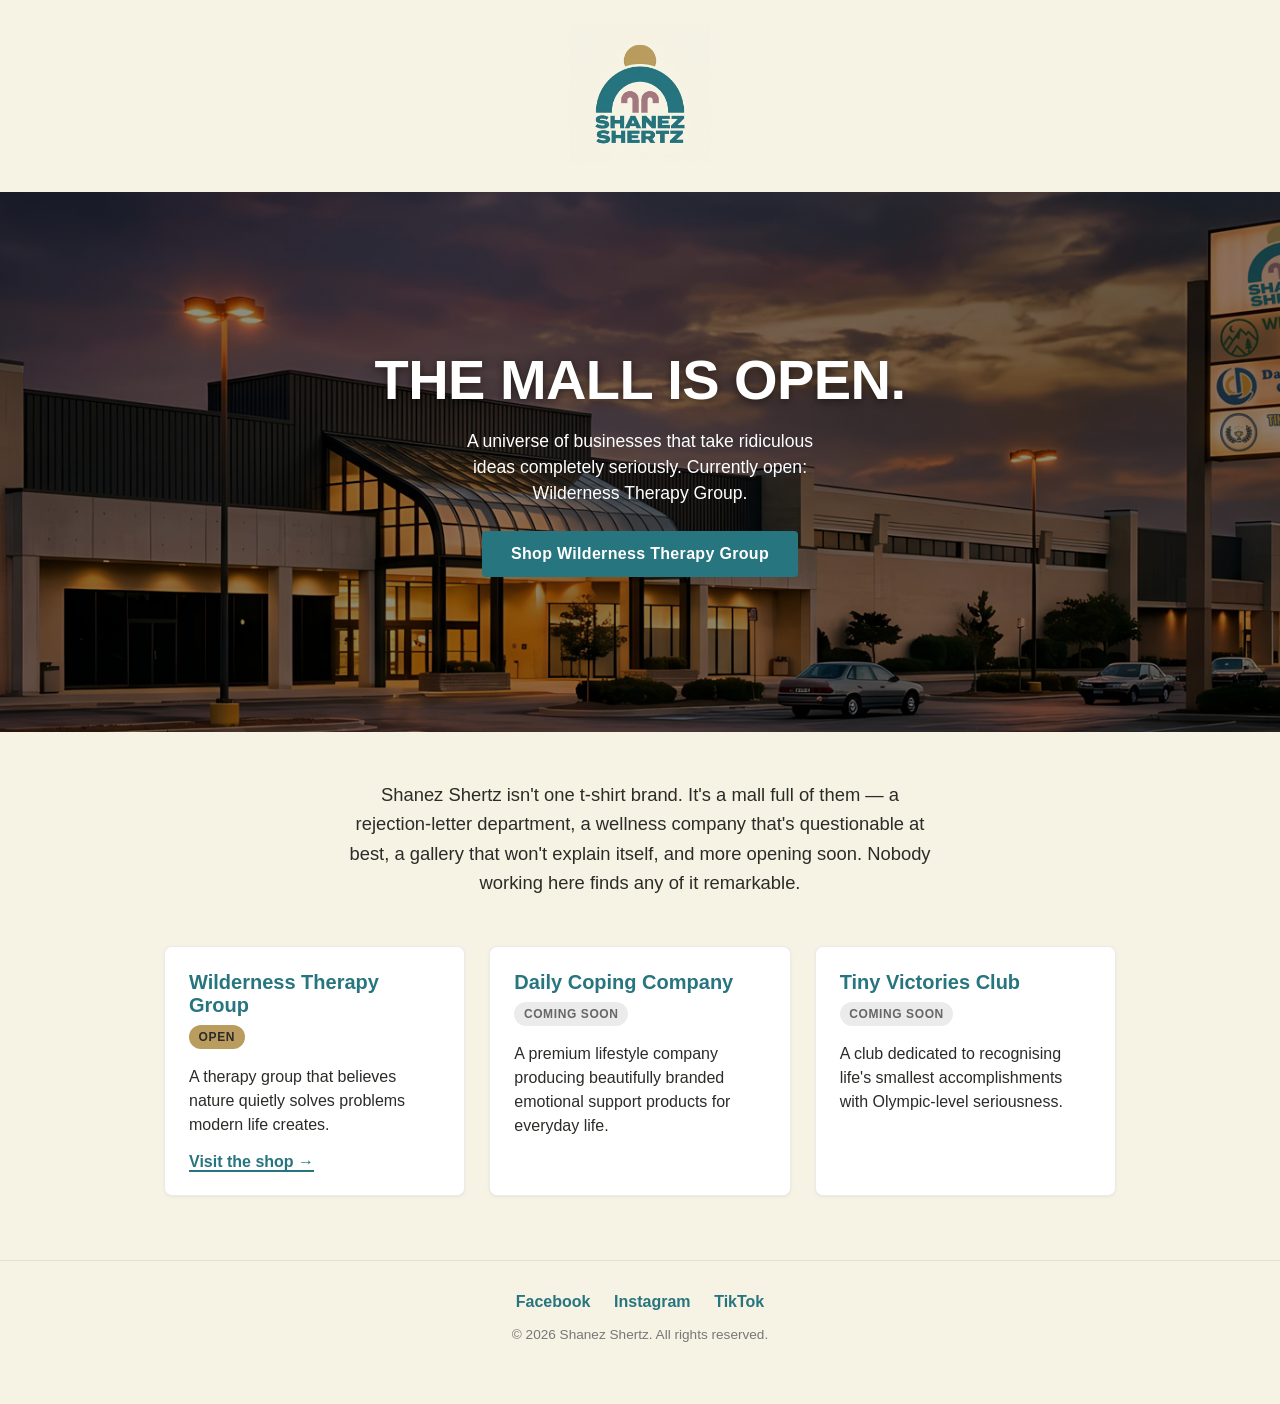
==== docs/index.html @ 35b2f2e1 "Fix broken TikTok link (was using # fragment instead of @handle) Co-Authored-By: Claude Sonnet 5 <no" ====
<!doctype html>
<html lang="en">
<head>
<meta charset="utf-8">
<meta name="viewport" content="width=device-width, initial-scale=1">
<title>Shanez Shertz</title>
<meta name="description" content="A universe of businesses that take ridiculous ideas completely seriously.">
<link rel="stylesheet" href="styles.css">
</head>
<body>

<header class="site-header">
  <img src="assets/logo.png" alt="Shanez Shertz" class="logo">
</header>

<section class="hero">
  <div class="hero-content">
    <h1>THE MALL IS OPEN.</h1>
    <p class="hero-sub">A universe of businesses that take ridiculous ideas completely seriously. Currently open: Wilderness Therapy Group.</p>
    <a class="cta" href="https://go.shanezshertz.shop/wilderness-therapy-group">Shop Wilderness Therapy Group</a>
  </div>
</section>

<section class="blurb">
  <p>Shanez Shertz isn't one t-shirt brand. It's a mall full of them &mdash; a rejection-letter department, a wellness company that's questionable at best, a gallery that won't explain itself, and more opening soon. Nobody working here finds any of it remarkable.</p>
</section>

<section class="shops">
  <div class="shop-card shop-live">
    <h2>Wilderness Therapy Group</h2>
    <p class="shop-status">Open</p>
    <p>A therapy group that believes nature quietly solves problems modern life creates.</p>
    <a href="https://go.shanezshertz.shop/wilderness-therapy-group">Visit the shop &rarr;</a>
  </div>
  <div class="shop-card shop-soon">
    <h2>Daily Coping Company</h2>
    <p class="shop-status">Coming Soon</p>
    <p>A premium lifestyle company producing beautifully branded emotional support products for everyday life.</p>
  </div>
  <div class="shop-card shop-soon">
    <h2>Tiny Victories Club</h2>
    <p class="shop-status">Coming Soon</p>
    <p>A club dedicated to recognising life's smallest accomplishments with Olympic-level seriousness.</p>
  </div>
</section>

<footer class="site-footer">
  <div class="social-links">
    <a href="https://www.facebook.com/shanezshertz" aria-label="Facebook">Facebook</a>
    <a href="https://www.instagram.com/shanezshertz/" aria-label="Instagram">Instagram</a>
    <a href="https://tiktok.com/@shanezshertz" aria-label="TikTok">TikTok</a>
  </div>
  <p class="rights">&copy; 2026 Shanez Shertz. All rights reserved.</p>
</footer>

</body>
</html>
---- docs/styles.css ----
:root {
  --color-cream: #F6F3E4;
  --color-teal: #27757F;
  --color-teal-dark: #1E5B63;
  --color-gold: #BA9C5E;
  --color-mauve: #A5787F;
  --color-text: #2B2B28;
}

* {
  box-sizing: border-box;
}

body {
  margin: 0;
  background: var(--color-cream);
  color: var(--color-text);
  font-family: -apple-system, BlinkMacSystemFont, "Segoe UI", Roboto, Helvetica, Arial, sans-serif;
}

a {
  color: var(--color-teal);
}

.site-header {
  text-align: center;
  padding: 1.5rem 1rem;
}

.logo {
  max-width: 140px;
  height: auto;
}

.hero {
  background: linear-gradient(rgba(0, 0, 0, 0.45), rgba(0, 0, 0, 0.45)), url("assets/banner.jpg") center/cover no-repeat;
  min-height: 60vh;
  display: flex;
  align-items: center;
  justify-content: center;
  text-align: center;
  color: #fff;
  padding: 2rem 1rem;
}

.hero-content h1 {
  font-size: clamp(2rem, 6vw, 3.5rem);
  margin: 0 0 1rem;
  letter-spacing: -0.01em;
  text-shadow: 0 2px 8px rgba(0, 0, 0, 0.5);
}

.hero-sub {
  max-width: 40ch;
  margin: 0 auto 1.5rem;
  font-size: 1.1rem;
  line-height: 1.5;
}

.cta {
  display: inline-block;
  background: var(--color-teal);
  color: #fff;
  padding: 0.9rem 1.8rem;
  border-radius: 4px;
  text-decoration: none;
  font-weight: 700;
  letter-spacing: 0.02em;
}

.cta:hover {
  background: var(--color-teal-dark);
}

.blurb {
  max-width: 640px;
  margin: 3rem auto;
  padding: 0 1.5rem;
  text-align: center;
  font-size: 1.15rem;
  line-height: 1.6;
}

.shops {
  display: grid;
  grid-template-columns: repeat(auto-fit, minmax(240px, 1fr));
  gap: 1.5rem;
  max-width: 1000px;
  margin: 2rem auto 4rem;
  padding: 0 1.5rem;
}

.shop-card {
  background: #fff;
  border: 1px solid rgba(0, 0, 0, 0.08);
  border-radius: 8px;
  padding: 1.5rem;
  text-align: left;
  box-shadow: 0 1px 3px rgba(0, 0, 0, 0.06);
}

.shop-card h2 {
  margin: 0 0 0.5rem;
  font-size: 1.25rem;
  color: var(--color-teal);
}

.shop-status {
  display: inline-block;
  font-size: 0.75rem;
  font-weight: 700;
  text-transform: uppercase;
  letter-spacing: 0.05em;
  padding: 0.2rem 0.6rem;
  border-radius: 999px;
  margin-bottom: 0.75rem;
}

.shop-live .shop-status {
  background: var(--color-gold);
  color: var(--color-text);
}

.shop-soon .shop-status {
  background: rgba(0, 0, 0, 0.08);
  color: #666;
}

.shop-card p {
  margin: 0 0 1rem;
  line-height: 1.5;
}

.shop-card a {
  font-weight: 700;
  text-decoration: none;
  border-bottom: 2px solid var(--color-teal);
}

.site-footer {
  text-align: center;
  padding: 2rem 1rem 3rem;
  border-top: 1px solid rgba(0, 0, 0, 0.08);
}

.social-links a {
  margin: 0 0.6rem;
  text-decoration: none;
  font-weight: 600;
}

.rights {
  margin-top: 1rem;
  font-size: 0.85rem;
  color: #777;
}
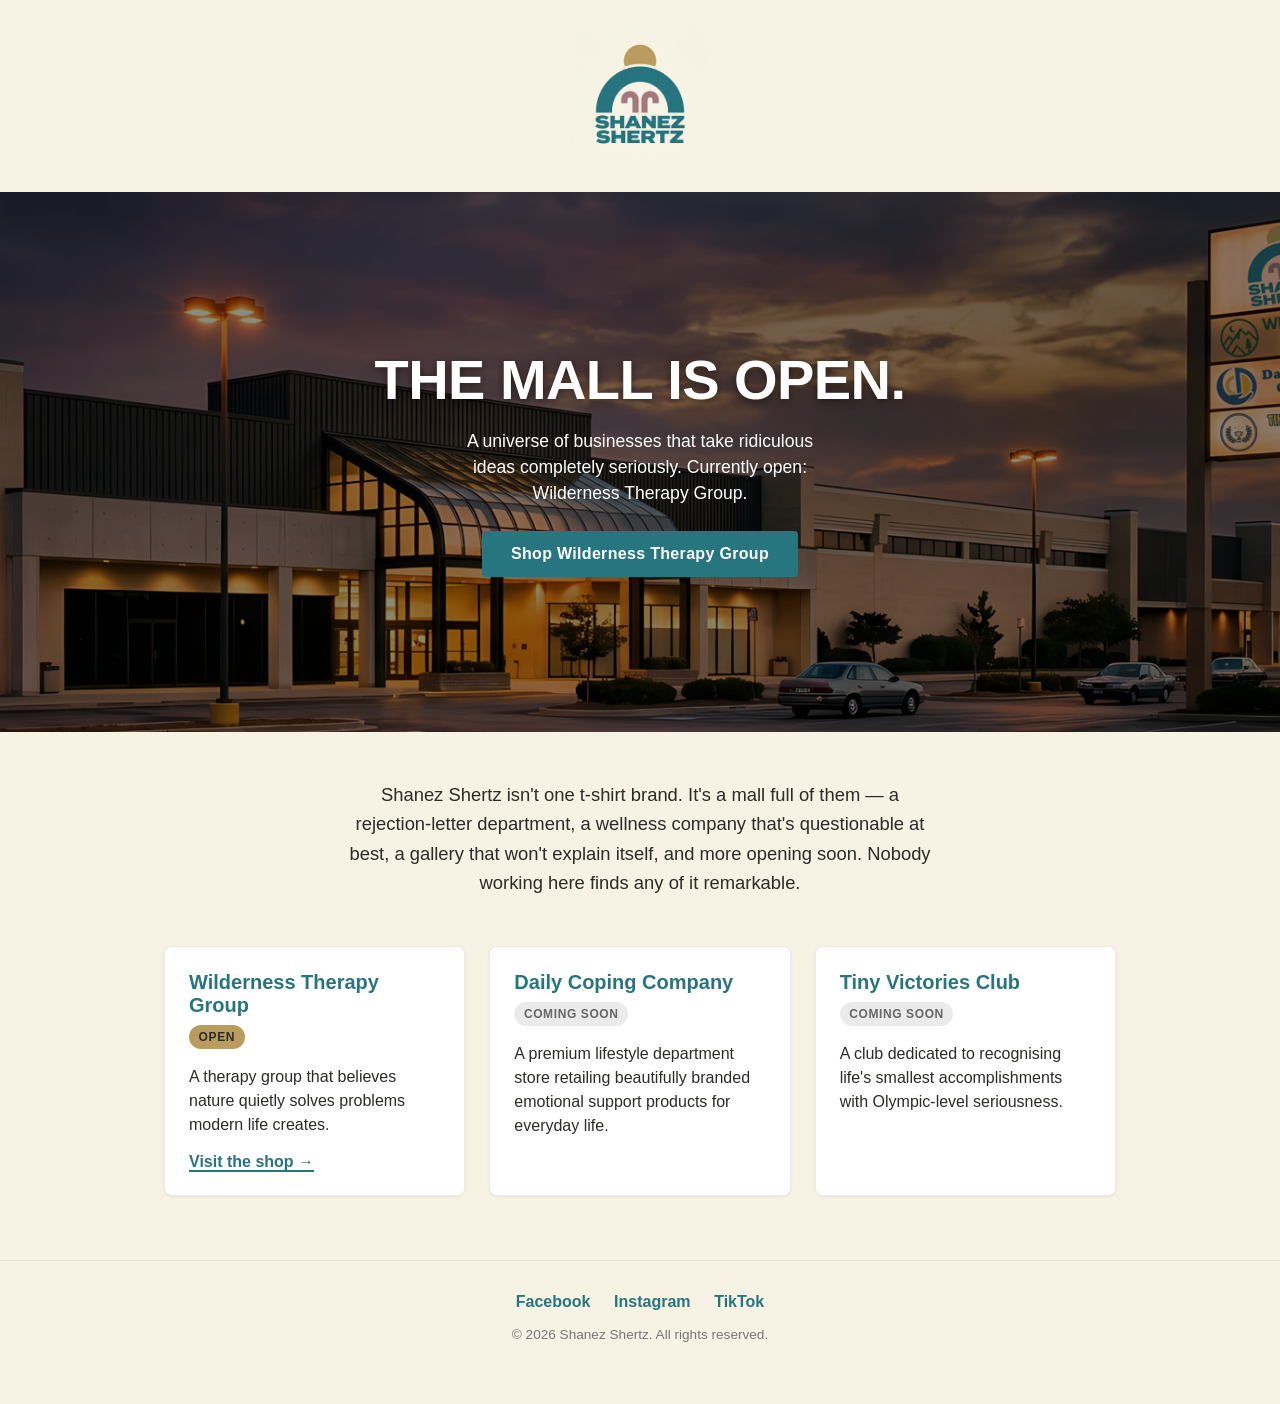
==== commit 74e6dc4d: "Update Daily Coping Company card copy to retailer framing Matches the bible's reframe of Daily Copin" ====
--- a/docs/index.html
+++ b/docs/index.html
@@ -35,7 +35,7 @@
   <div class="shop-card shop-soon">
     <h2>Daily Coping Company</h2>
     <p class="shop-status">Coming Soon</p>
-    <p>A premium lifestyle company producing beautifully branded emotional support products for everyday life.</p>
+    <p>A premium lifestyle department store retailing beautifully branded emotional support products for everyday life.</p>
   </div>
   <div class="shop-card shop-soon">
     <h2>Tiny Victories Club</h2>
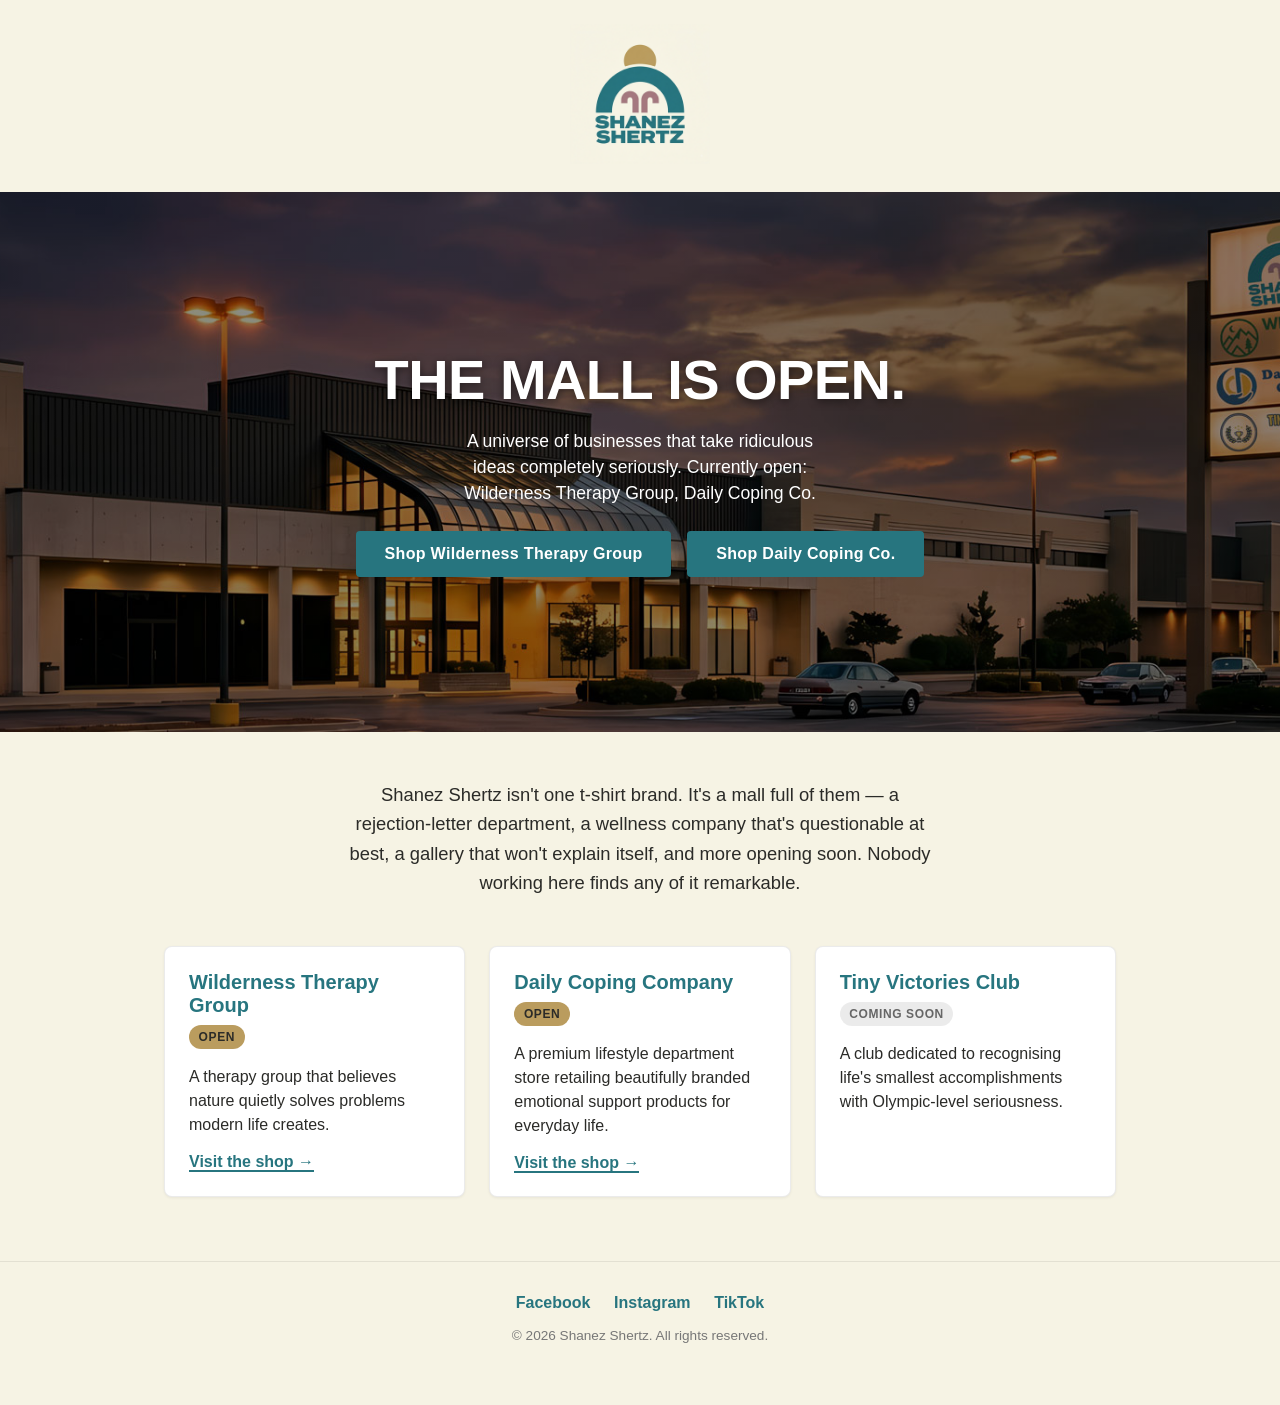
==== commit 183d4246: "Bring Daily Coping Co. live: second hero CTA, Open shop card" ====
--- a/docs/index.html
+++ b/docs/index.html
@@ -16,8 +16,11 @@
 <section class="hero">
   <div class="hero-content">
     <h1>THE MALL IS OPEN.</h1>
-    <p class="hero-sub">A universe of businesses that take ridiculous ideas completely seriously. Currently open: Wilderness Therapy Group.</p>
-    <a class="cta" href="https://go.shanezshertz.shop/wilderness-therapy-group">Shop Wilderness Therapy Group</a>
+    <p class="hero-sub">A universe of businesses that take ridiculous ideas completely seriously. Currently open: Wilderness Therapy Group, Daily Coping Co.</p>
+    <div class="hero-ctas">
+      <a class="cta" href="https://go.shanezshertz.shop/wilderness-therapy-group">Shop Wilderness Therapy Group</a>
+      <a class="cta" href="https://go.shanezshertz.shop/daily-coping-co">Shop Daily Coping Co.</a>
+    </div>
   </div>
 </section>
 
@@ -32,10 +35,11 @@
     <p>A therapy group that believes nature quietly solves problems modern life creates.</p>
     <a href="https://go.shanezshertz.shop/wilderness-therapy-group">Visit the shop &rarr;</a>
   </div>
-  <div class="shop-card shop-soon">
+  <div class="shop-card shop-live">
     <h2>Daily Coping Company</h2>
-    <p class="shop-status">Coming Soon</p>
+    <p class="shop-status">Open</p>
     <p>A premium lifestyle department store retailing beautifully branded emotional support products for everyday life.</p>
+    <a href="https://go.shanezshertz.shop/daily-coping-co">Visit the shop &rarr;</a>
   </div>
   <div class="shop-card shop-soon">
     <h2>Tiny Victories Club</h2>
--- a/docs/styles.css
+++ b/docs/styles.css
@@ -70,6 +70,13 @@
 
 .cta:hover {
   background: var(--color-teal-dark);
+}
+
+.hero-ctas {
+  display: flex;
+  flex-wrap: wrap;
+  gap: 1rem;
+  justify-content: center;
 }
 
 .blurb {
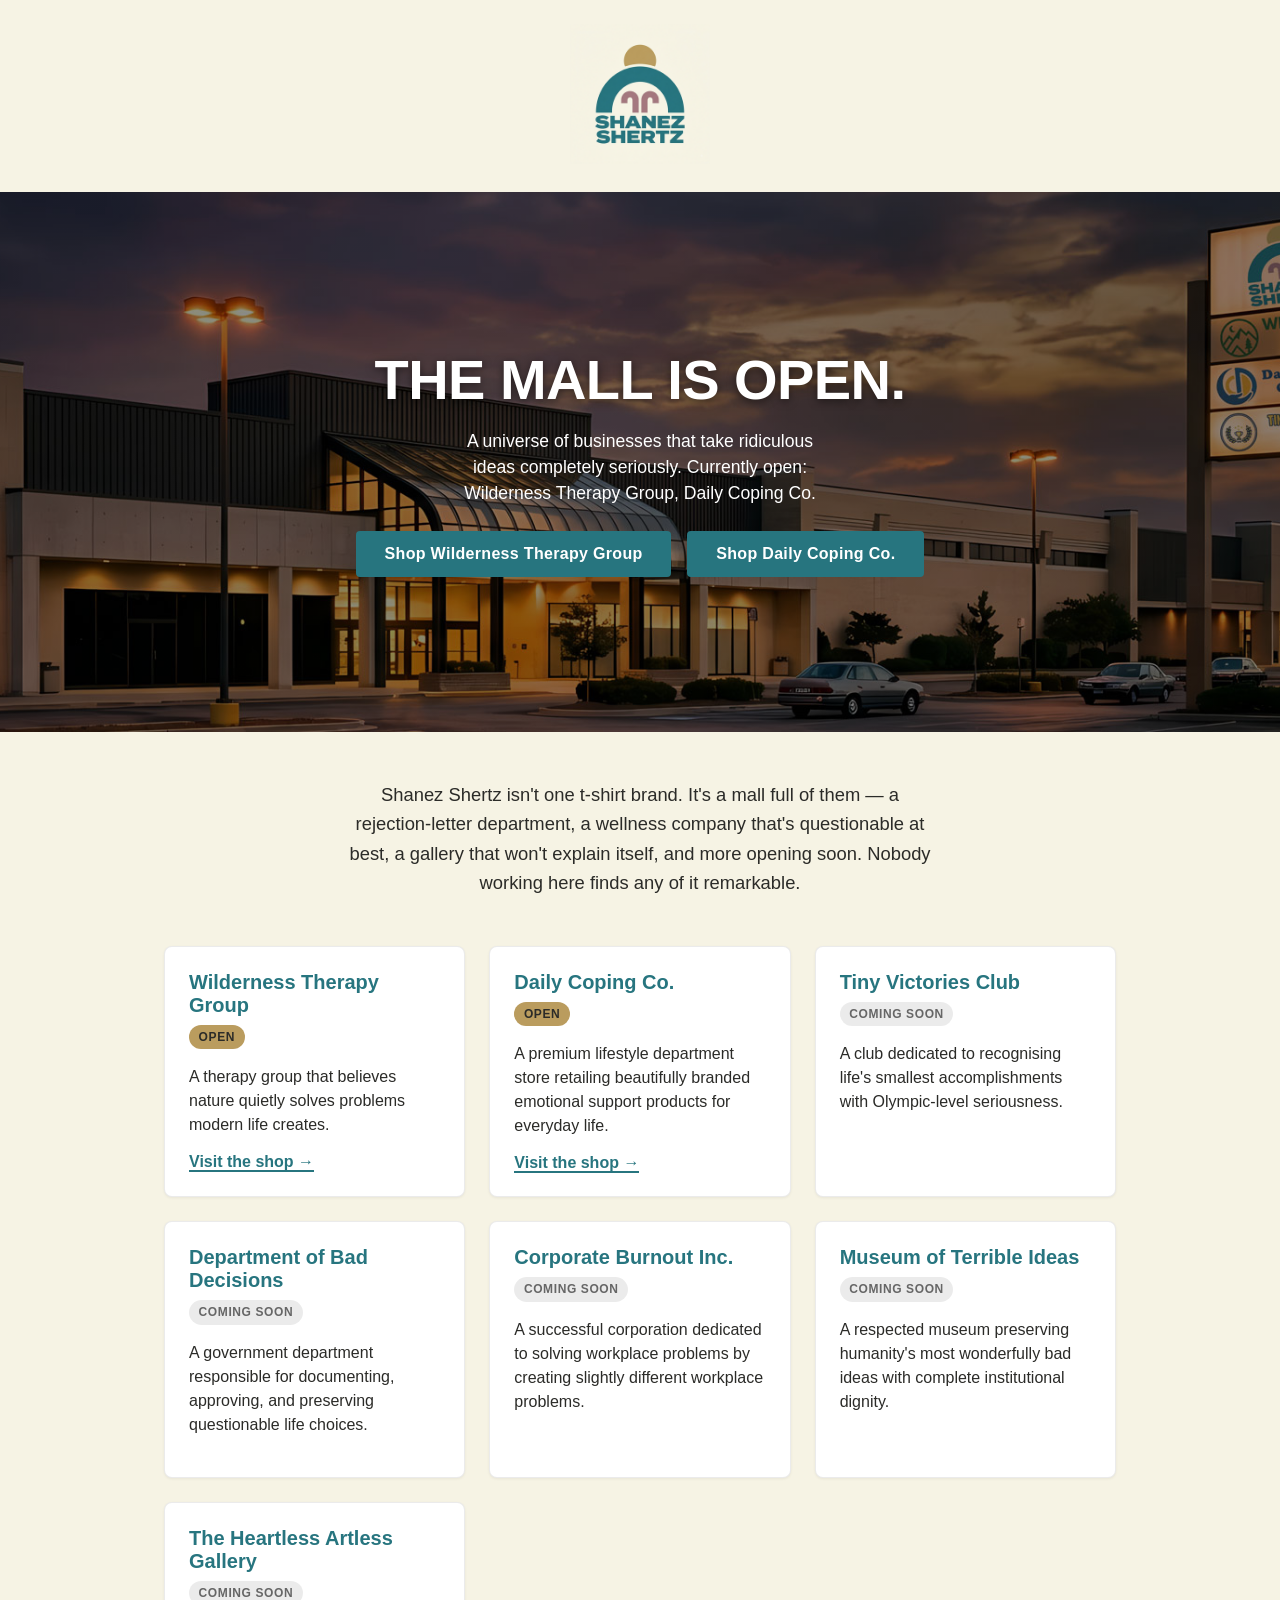
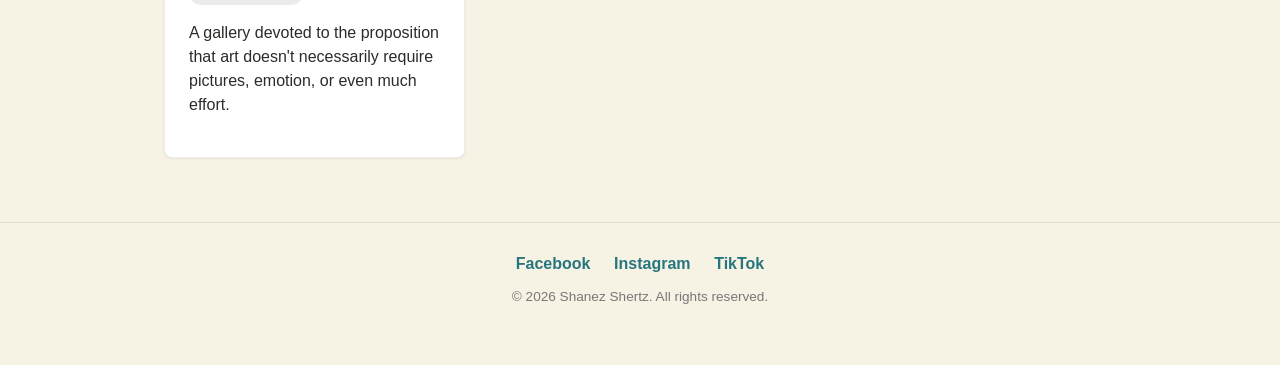
==== commit 3534dc83: "Convert homepage to a data-driven generator collections.json + build.py replace hand-edited shop-car" ====
--- a/docs/index.html
+++ b/docs/index.html
@@ -36,7 +36,7 @@
     <a href="https://go.shanezshertz.shop/wilderness-therapy-group">Visit the shop &rarr;</a>
   </div>
   <div class="shop-card shop-live">
-    <h2>Daily Coping Company</h2>
+    <h2>Daily Coping Co.</h2>
     <p class="shop-status">Open</p>
     <p>A premium lifestyle department store retailing beautifully branded emotional support products for everyday life.</p>
     <a href="https://go.shanezshertz.shop/daily-coping-co">Visit the shop &rarr;</a>
@@ -45,6 +45,26 @@
     <h2>Tiny Victories Club</h2>
     <p class="shop-status">Coming Soon</p>
     <p>A club dedicated to recognising life's smallest accomplishments with Olympic-level seriousness.</p>
+  </div>
+  <div class="shop-card shop-soon">
+    <h2>Department of Bad Decisions</h2>
+    <p class="shop-status">Coming Soon</p>
+    <p>A government department responsible for documenting, approving, and preserving questionable life choices.</p>
+  </div>
+  <div class="shop-card shop-soon">
+    <h2>Corporate Burnout Inc.</h2>
+    <p class="shop-status">Coming Soon</p>
+    <p>A successful corporation dedicated to solving workplace problems by creating slightly different workplace problems.</p>
+  </div>
+  <div class="shop-card shop-soon">
+    <h2>Museum of Terrible Ideas</h2>
+    <p class="shop-status">Coming Soon</p>
+    <p>A respected museum preserving humanity's most wonderfully bad ideas with complete institutional dignity.</p>
+  </div>
+  <div class="shop-card shop-soon">
+    <h2>The Heartless Artless Gallery</h2>
+    <p class="shop-status">Coming Soon</p>
+    <p>A gallery devoted to the proposition that art doesn't necessarily require pictures, emotion, or even much effort.</p>
   </div>
 </section>
 
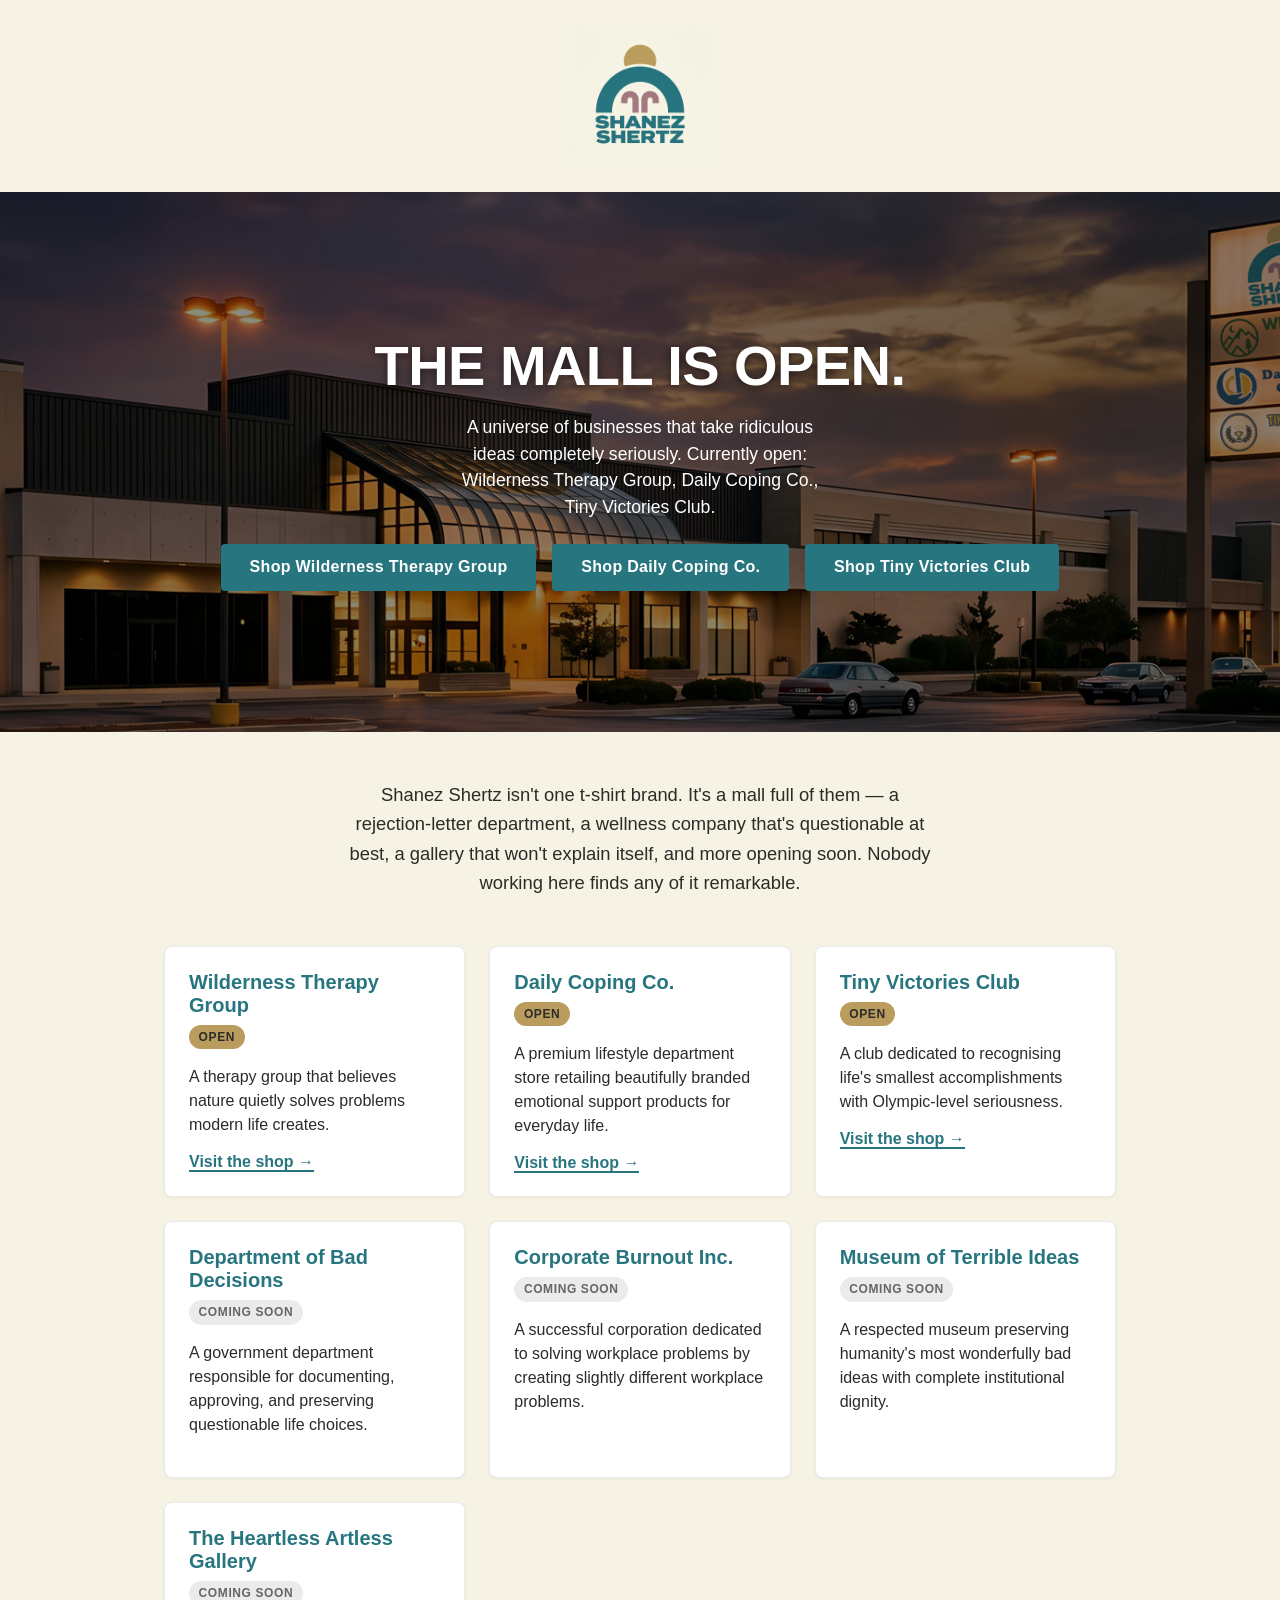
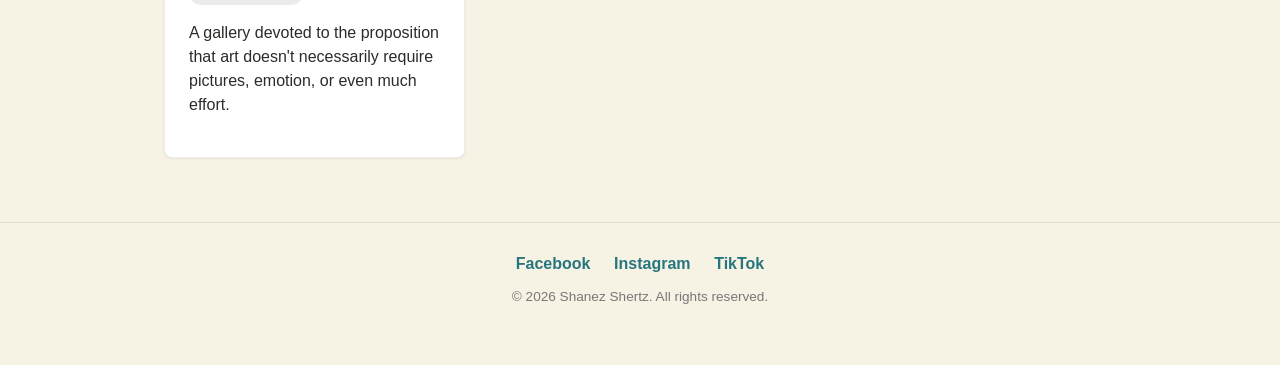
==== commit d22d79e0: "Launch Tiny Victories Club Third hero CTA, shop card flipped to Open. One collections.json edit + on" ====
--- a/docs/index.html
+++ b/docs/index.html
@@ -16,10 +16,11 @@
 <section class="hero">
   <div class="hero-content">
     <h1>THE MALL IS OPEN.</h1>
-    <p class="hero-sub">A universe of businesses that take ridiculous ideas completely seriously. Currently open: Wilderness Therapy Group, Daily Coping Co.</p>
+    <p class="hero-sub">A universe of businesses that take ridiculous ideas completely seriously. Currently open: Wilderness Therapy Group, Daily Coping Co., Tiny Victories Club.</p>
     <div class="hero-ctas">
       <a class="cta" href="https://go.shanezshertz.shop/wilderness-therapy-group">Shop Wilderness Therapy Group</a>
       <a class="cta" href="https://go.shanezshertz.shop/daily-coping-co">Shop Daily Coping Co.</a>
+      <a class="cta" href="https://go.shanezshertz.shop/tiny-victories-club">Shop Tiny Victories Club</a>
     </div>
   </div>
 </section>
@@ -41,10 +42,11 @@
     <p>A premium lifestyle department store retailing beautifully branded emotional support products for everyday life.</p>
     <a href="https://go.shanezshertz.shop/daily-coping-co">Visit the shop &rarr;</a>
   </div>
-  <div class="shop-card shop-soon">
+  <div class="shop-card shop-live">
     <h2>Tiny Victories Club</h2>
-    <p class="shop-status">Coming Soon</p>
+    <p class="shop-status">Open</p>
     <p>A club dedicated to recognising life's smallest accomplishments with Olympic-level seriousness.</p>
+    <a href="https://go.shanezshertz.shop/tiny-victories-club">Visit the shop &rarr;</a>
   </div>
   <div class="shop-card shop-soon">
     <h2>Department of Bad Decisions</h2>
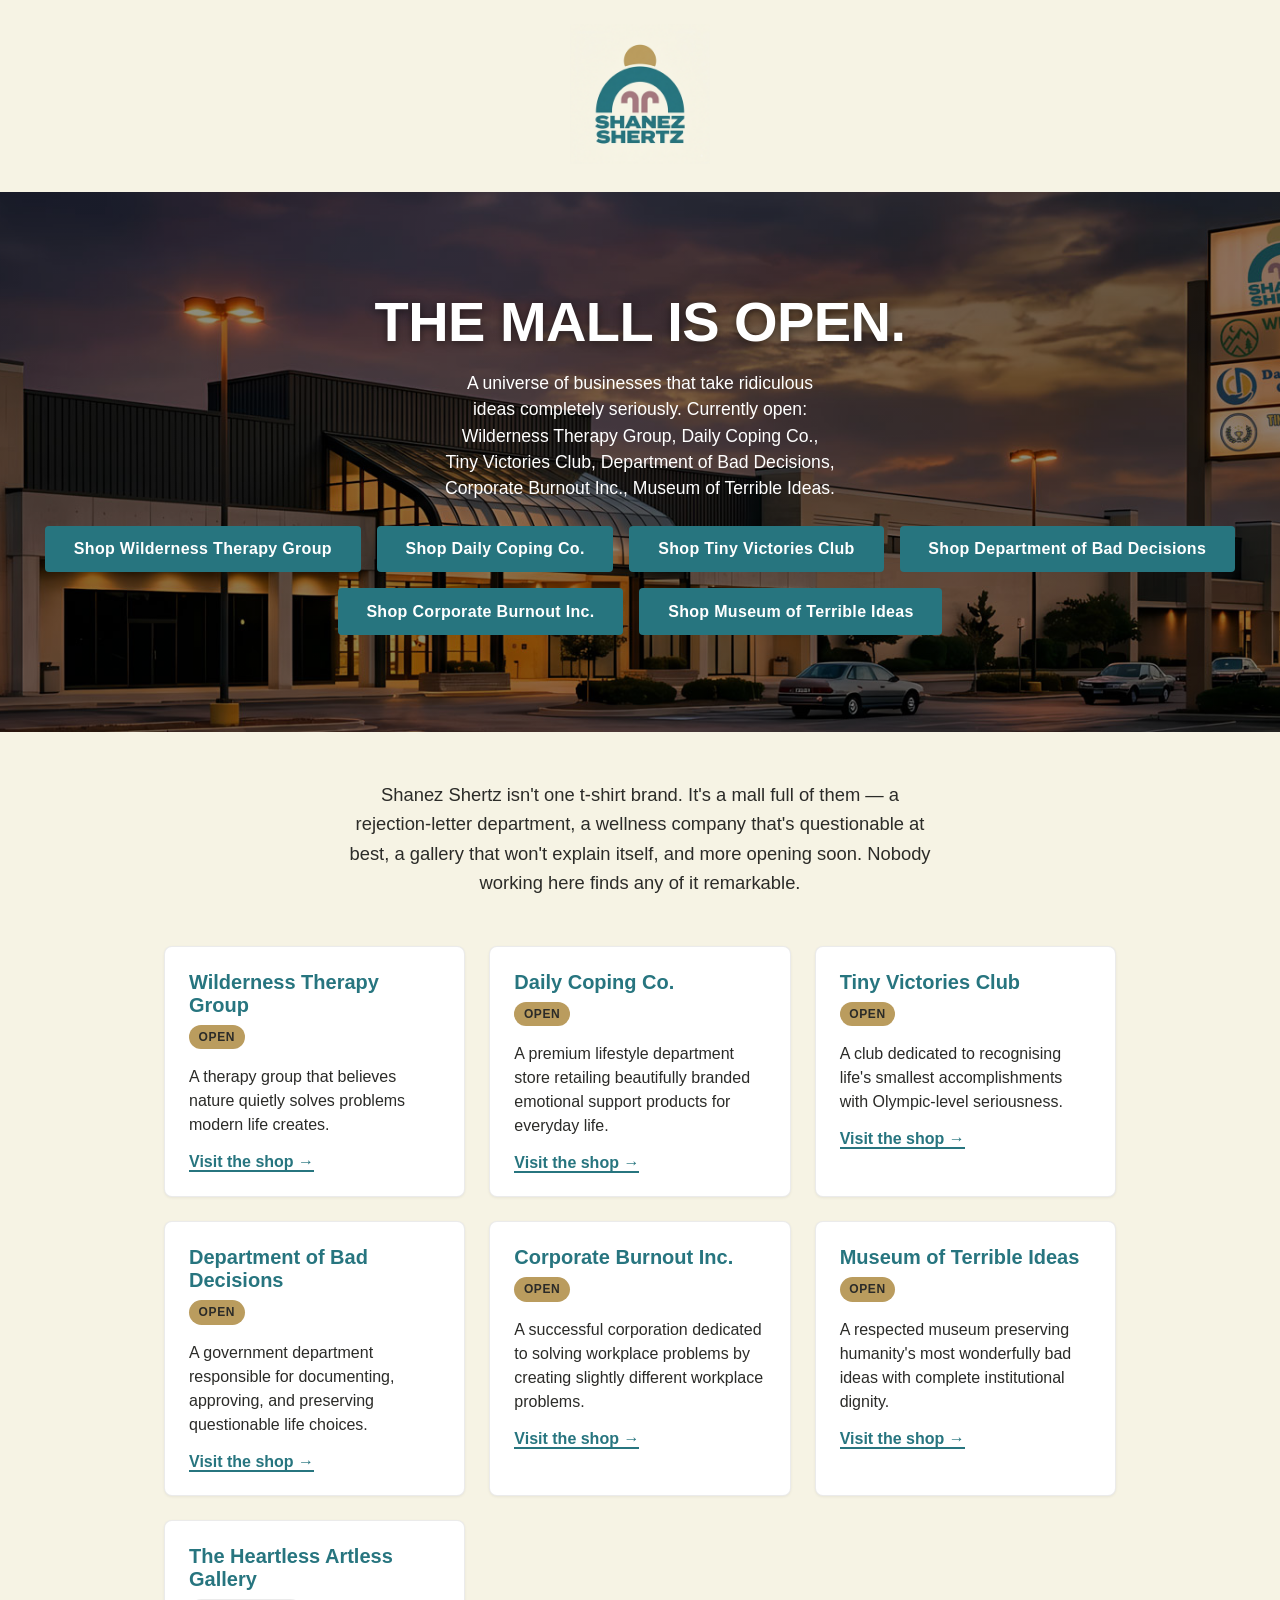
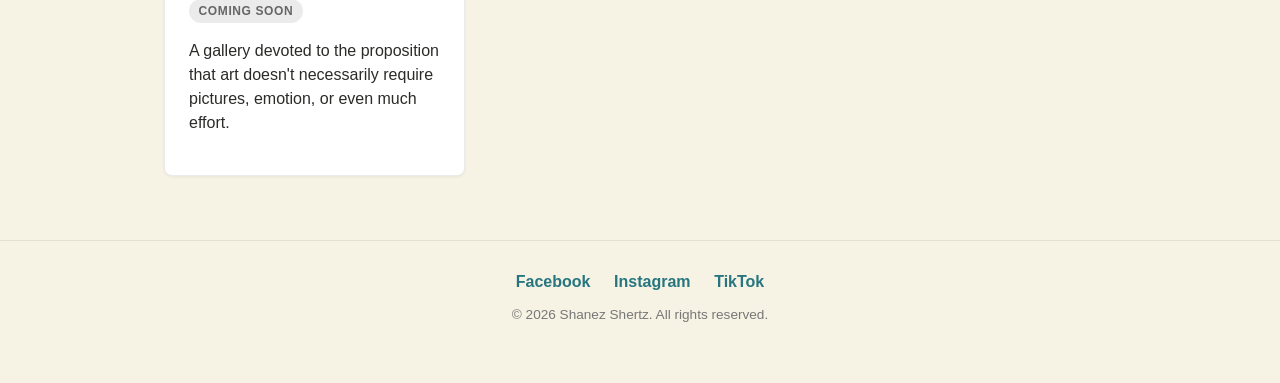
==== commit 14d7c368: "Bring Department of Bad Decisions, Corporate Burnout Inc, and Museum of Terrible Ideas live Flips al" ====
--- a/docs/index.html
+++ b/docs/index.html
@@ -16,11 +16,14 @@
 <section class="hero">
   <div class="hero-content">
     <h1>THE MALL IS OPEN.</h1>
-    <p class="hero-sub">A universe of businesses that take ridiculous ideas completely seriously. Currently open: Wilderness Therapy Group, Daily Coping Co., Tiny Victories Club.</p>
+    <p class="hero-sub">A universe of businesses that take ridiculous ideas completely seriously. Currently open: Wilderness Therapy Group, Daily Coping Co., Tiny Victories Club, Department of Bad Decisions, Corporate Burnout Inc., Museum of Terrible Ideas.</p>
     <div class="hero-ctas">
       <a class="cta" href="https://go.shanezshertz.shop/wilderness-therapy-group">Shop Wilderness Therapy Group</a>
       <a class="cta" href="https://go.shanezshertz.shop/daily-coping-co">Shop Daily Coping Co.</a>
       <a class="cta" href="https://go.shanezshertz.shop/tiny-victories-club">Shop Tiny Victories Club</a>
+      <a class="cta" href="https://go.shanezshertz.shop/department-of-bad-decisions">Shop Department of Bad Decisions</a>
+      <a class="cta" href="https://go.shanezshertz.shop/corporate-burnout-inc">Shop Corporate Burnout Inc.</a>
+      <a class="cta" href="https://go.shanezshertz.shop/museum-of-terrible-ideas">Shop Museum of Terrible Ideas</a>
     </div>
   </div>
 </section>
@@ -48,20 +51,23 @@
     <p>A club dedicated to recognising life's smallest accomplishments with Olympic-level seriousness.</p>
     <a href="https://go.shanezshertz.shop/tiny-victories-club">Visit the shop &rarr;</a>
   </div>
-  <div class="shop-card shop-soon">
+  <div class="shop-card shop-live">
     <h2>Department of Bad Decisions</h2>
-    <p class="shop-status">Coming Soon</p>
+    <p class="shop-status">Open</p>
     <p>A government department responsible for documenting, approving, and preserving questionable life choices.</p>
+    <a href="https://go.shanezshertz.shop/department-of-bad-decisions">Visit the shop &rarr;</a>
   </div>
-  <div class="shop-card shop-soon">
+  <div class="shop-card shop-live">
     <h2>Corporate Burnout Inc.</h2>
-    <p class="shop-status">Coming Soon</p>
+    <p class="shop-status">Open</p>
     <p>A successful corporation dedicated to solving workplace problems by creating slightly different workplace problems.</p>
+    <a href="https://go.shanezshertz.shop/corporate-burnout-inc">Visit the shop &rarr;</a>
   </div>
-  <div class="shop-card shop-soon">
+  <div class="shop-card shop-live">
     <h2>Museum of Terrible Ideas</h2>
-    <p class="shop-status">Coming Soon</p>
+    <p class="shop-status">Open</p>
     <p>A respected museum preserving humanity's most wonderfully bad ideas with complete institutional dignity.</p>
+    <a href="https://go.shanezshertz.shop/museum-of-terrible-ideas">Visit the shop &rarr;</a>
   </div>
   <div class="shop-card shop-soon">
     <h2>The Heartless Artless Gallery</h2>
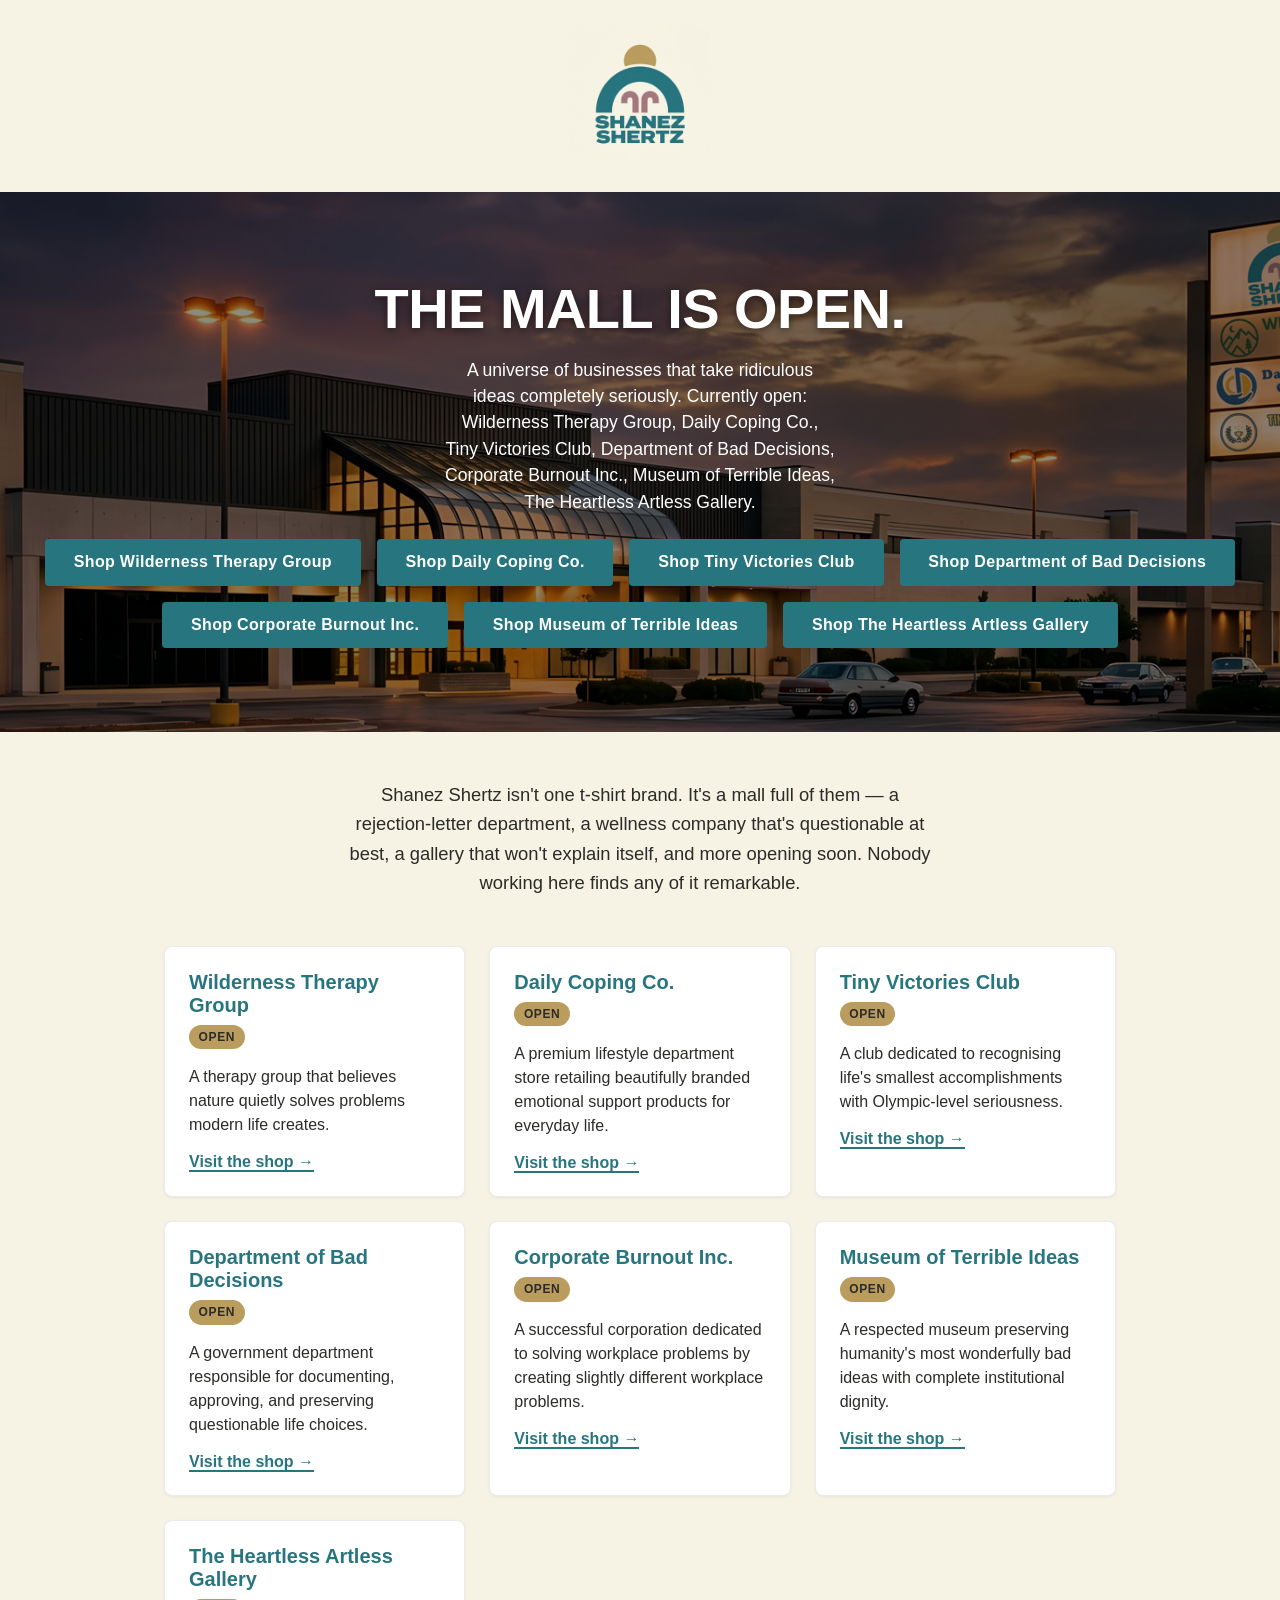
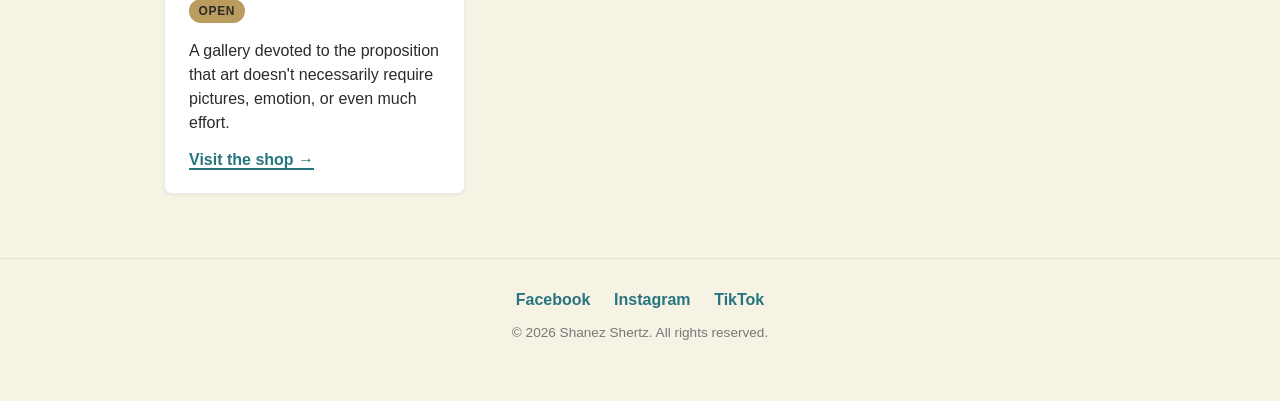
==== commit e5dc706a: "Open The Heartless Artless Gallery Co-Authored-By: Claude Sonnet 5 <noreply@anthropic.com> Claude-Se" ====
--- a/docs/index.html
+++ b/docs/index.html
@@ -16,7 +16,7 @@
 <section class="hero">
   <div class="hero-content">
     <h1>THE MALL IS OPEN.</h1>
-    <p class="hero-sub">A universe of businesses that take ridiculous ideas completely seriously. Currently open: Wilderness Therapy Group, Daily Coping Co., Tiny Victories Club, Department of Bad Decisions, Corporate Burnout Inc., Museum of Terrible Ideas.</p>
+    <p class="hero-sub">A universe of businesses that take ridiculous ideas completely seriously. Currently open: Wilderness Therapy Group, Daily Coping Co., Tiny Victories Club, Department of Bad Decisions, Corporate Burnout Inc., Museum of Terrible Ideas, The Heartless Artless Gallery.</p>
     <div class="hero-ctas">
       <a class="cta" href="https://go.shanezshertz.shop/wilderness-therapy-group">Shop Wilderness Therapy Group</a>
       <a class="cta" href="https://go.shanezshertz.shop/daily-coping-co">Shop Daily Coping Co.</a>
@@ -24,6 +24,7 @@
       <a class="cta" href="https://go.shanezshertz.shop/department-of-bad-decisions">Shop Department of Bad Decisions</a>
       <a class="cta" href="https://go.shanezshertz.shop/corporate-burnout-inc">Shop Corporate Burnout Inc.</a>
       <a class="cta" href="https://go.shanezshertz.shop/museum-of-terrible-ideas">Shop Museum of Terrible Ideas</a>
+      <a class="cta" href="https://go.shanezshertz.shop/heartless-artless-gallery">Shop The Heartless Artless Gallery</a>
     </div>
   </div>
 </section>
@@ -69,10 +70,11 @@
     <p>A respected museum preserving humanity's most wonderfully bad ideas with complete institutional dignity.</p>
     <a href="https://go.shanezshertz.shop/museum-of-terrible-ideas">Visit the shop &rarr;</a>
   </div>
-  <div class="shop-card shop-soon">
+  <div class="shop-card shop-live">
     <h2>The Heartless Artless Gallery</h2>
-    <p class="shop-status">Coming Soon</p>
+    <p class="shop-status">Open</p>
     <p>A gallery devoted to the proposition that art doesn't necessarily require pictures, emotion, or even much effort.</p>
+    <a href="https://go.shanezshertz.shop/heartless-artless-gallery">Visit the shop &rarr;</a>
   </div>
 </section>
 
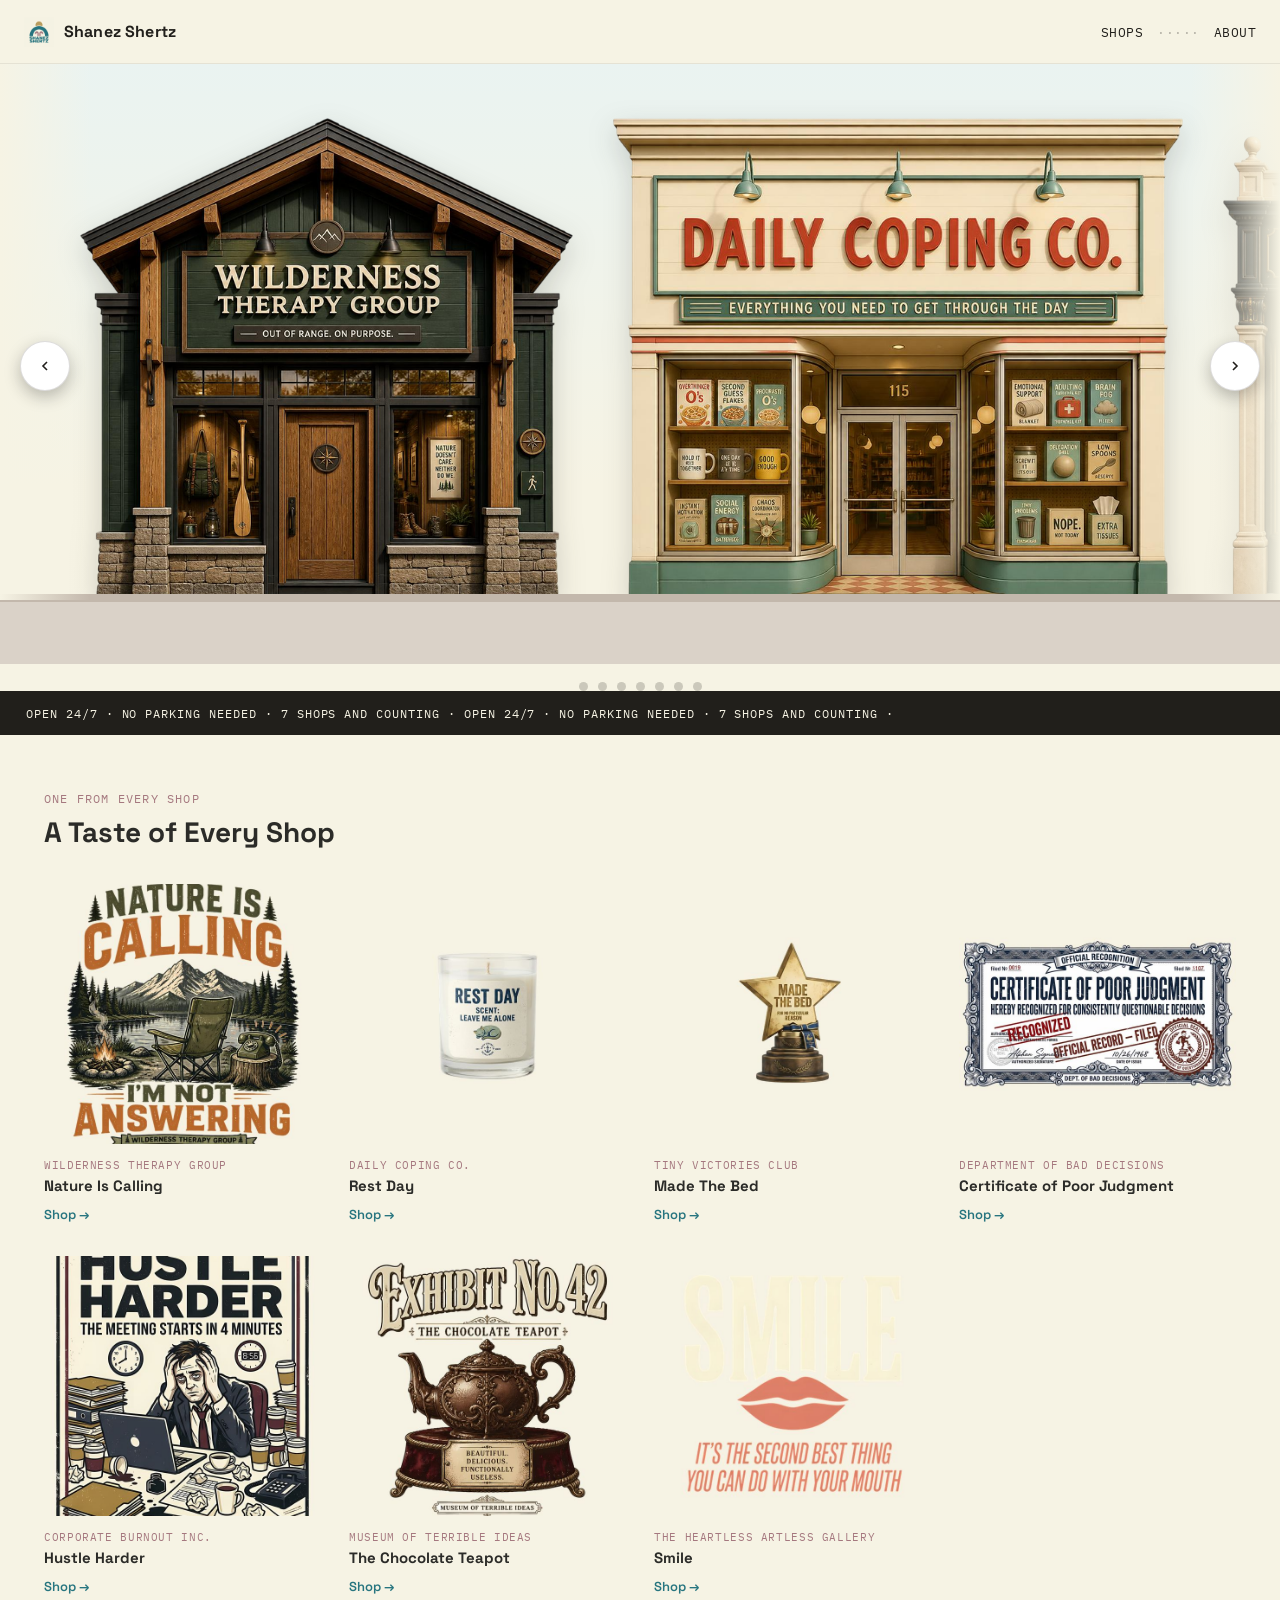
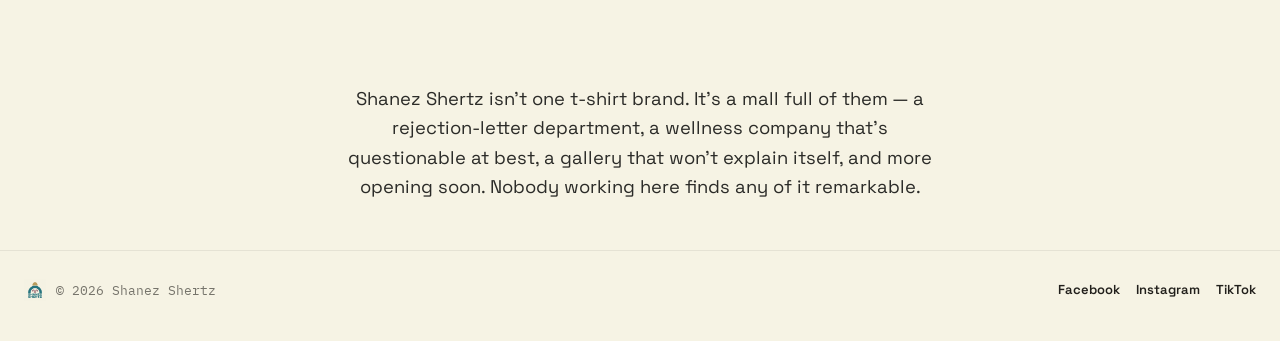
==== commit f97fdf19: "Redesign homepage as a scrolling illustrated storefront street Replaces the static hero/shop-grid la" ====
--- a/docs/index.html
+++ b/docs/index.html
@@ -5,87 +5,156 @@
 <meta name="viewport" content="width=device-width, initial-scale=1">
 <title>Shanez Shertz</title>
 <meta name="description" content="A universe of businesses that take ridiculous ideas completely seriously.">
+<link rel="preconnect" href="https://fonts.googleapis.com">
+<link href="https://fonts.googleapis.com/css2?family=Space+Grotesk:wght@500;600;700&family=IBM+Plex+Mono:wght@400;500;600&display=swap" rel="stylesheet">
 <link rel="stylesheet" href="styles.css">
 </head>
 <body>
 
-<header class="site-header">
-  <img src="assets/logo.png" alt="Shanez Shertz" class="logo">
-</header>
+<nav class="site-header">
+  <a class="brand" href="/">
+    <img src="assets/logo.png" alt="Shanez Shertz" class="logo">
+    <span>Shanez Shertz</span>
+  </a>
+  <div class="navlinks">
+    <a href="#mall">Shops</a>
+    <span class="dot">&middot;&middot;&middot;&middot;&middot;</span>
+    <a href="#about">About</a>
+  </div>
+</nav>
 
-<section class="hero">
-  <div class="hero-content">
-    <h1>THE MALL IS OPEN.</h1>
-    <p class="hero-sub">A universe of businesses that take ridiculous ideas completely seriously. Currently open: Wilderness Therapy Group, Daily Coping Co., Tiny Victories Club, Department of Bad Decisions, Corporate Burnout Inc., Museum of Terrible Ideas, The Heartless Artless Gallery.</p>
-    <div class="hero-ctas">
-      <a class="cta" href="https://go.shanezshertz.shop/wilderness-therapy-group">Shop Wilderness Therapy Group</a>
-      <a class="cta" href="https://go.shanezshertz.shop/daily-coping-co">Shop Daily Coping Co.</a>
-      <a class="cta" href="https://go.shanezshertz.shop/tiny-victories-club">Shop Tiny Victories Club</a>
-      <a class="cta" href="https://go.shanezshertz.shop/department-of-bad-decisions">Shop Department of Bad Decisions</a>
-      <a class="cta" href="https://go.shanezshertz.shop/corporate-burnout-inc">Shop Corporate Burnout Inc.</a>
-      <a class="cta" href="https://go.shanezshertz.shop/museum-of-terrible-ideas">Shop Museum of Terrible Ideas</a>
-      <a class="cta" href="https://go.shanezshertz.shop/heartless-artless-gallery">Shop The Heartless Artless Gallery</a>
+<div class="hero">
+  <div class="street-scroll" id="street-scroll">
+    <div class="street-track">
+      <div class="buildings">
+        <div class="bldg" id="shop-wilderness-therapy-group">
+          <img src="assets/storefronts/wilderness-therapy-group.png" alt="Wilderness Therapy Group storefront">
+          <a class="enter-pill" href="https://go.shanezshertz.shop/wilderness-therapy-group">ENTER &rarr;</a>
+        </div>
+        <div class="bldg" id="shop-daily-coping-co">
+          <img src="assets/storefronts/daily-coping-co.png" alt="Daily Coping Co. storefront">
+          <a class="enter-pill" href="https://go.shanezshertz.shop/daily-coping-co">ENTER &rarr;</a>
+        </div>
+        <div class="bldg" id="shop-tiny-victories-club">
+          <img src="assets/storefronts/tiny-victories-club.png" alt="Tiny Victories Club storefront">
+          <a class="enter-pill" href="https://go.shanezshertz.shop/tiny-victories-club">ENTER &rarr;</a>
+        </div>
+        <div class="bldg" id="shop-department-of-bad-decisions">
+          <img src="assets/storefronts/department-of-bad-decisions.png" alt="Department of Bad Decisions storefront">
+          <a class="enter-pill" href="https://go.shanezshertz.shop/department-of-bad-decisions">ENTER &rarr;</a>
+        </div>
+        <div class="bldg" id="shop-corporate-burnout-inc">
+          <img src="assets/storefronts/corporate-burnout-inc.png" alt="Corporate Burnout Inc. storefront">
+          <a class="enter-pill" href="https://go.shanezshertz.shop/corporate-burnout-inc">ENTER &rarr;</a>
+        </div>
+        <div class="bldg" id="shop-museum-of-terrible-ideas">
+          <img src="assets/storefronts/museum-of-terrible-ideas.png" alt="Museum of Terrible Ideas storefront">
+          <a class="enter-pill" href="https://go.shanezshertz.shop/museum-of-terrible-ideas">ENTER &rarr;</a>
+        </div>
+        <div class="bldg" id="shop-heartless-artless-gallery">
+          <img src="assets/storefronts/heartless-artless-gallery.png" alt="The Heartless Artless Gallery storefront">
+          <a class="enter-pill" href="https://go.shanezshertz.shop/heartless-artless-gallery">ENTER &rarr;</a>
+        </div>
+      </div>
+      <div class="curb"></div>
+      <div class="sidewalk"></div>
+    </div>
+  </div>
+  <div class="edge-fade left"></div>
+  <div class="edge-fade right"></div>
+  <div class="arrow-hint left"><svg width="16" height="16" viewBox="0 0 24 24" fill="none" stroke="#211F1B" stroke-width="2.4"><polyline points="15 18 9 12 15 6"/></svg></div>
+  <div class="arrow-hint right"><svg width="16" height="16" viewBox="0 0 24 24" fill="none" stroke="#211F1B" stroke-width="2.4"><polyline points="9 18 15 12 9 6"/></svg></div>
+</div>
+
+<div class="dots">
+  <a href="#shop-wilderness-therapy-group" aria-label="Wilderness Therapy Group"></a>
+  <a href="#shop-daily-coping-co" aria-label="Daily Coping Co."></a>
+  <a href="#shop-tiny-victories-club" aria-label="Tiny Victories Club"></a>
+  <a href="#shop-department-of-bad-decisions" aria-label="Department of Bad Decisions"></a>
+  <a href="#shop-corporate-burnout-inc" aria-label="Corporate Burnout Inc."></a>
+  <a href="#shop-museum-of-terrible-ideas" aria-label="Museum of Terrible Ideas"></a>
+  <a href="#shop-heartless-artless-gallery" aria-label="The Heartless Artless Gallery"></a>
+</div>
+
+<div class="marquee">
+  <div class="marquee-track">OPEN 24/7 &middot; NO PARKING NEEDED &middot; 7 SHOPS AND COUNTING &middot; OPEN 24/7 &middot; NO PARKING NEEDED &middot; 7 SHOPS AND COUNTING &middot;</div>
+</div>
+
+<section class="featured" id="mall">
+  <div class="featured-head">
+    <span class="eyebrow">One from every shop</span>
+    <h2>A Taste of Every Shop</h2>
+  </div>
+  <div class="featured-grid">
+    <div class="featured-card">
+      <img src="assets/products/wilderness-therapy-group.jpg" alt="Nature Is Calling">
+      <span class="tag">Wilderness Therapy Group</span>
+      <div class="title">Nature Is Calling</div>
+      <a href="https://go.shanezshertz.shop/wilderness-therapy-group">Shop &rarr;</a>
+    </div>
+    <div class="featured-card">
+      <img src="assets/products/daily-coping-co.jpg" alt="Rest Day">
+      <span class="tag">Daily Coping Co.</span>
+      <div class="title">Rest Day</div>
+      <a href="https://go.shanezshertz.shop/daily-coping-co">Shop &rarr;</a>
+    </div>
+    <div class="featured-card">
+      <img src="assets/products/tiny-victories-club.jpg" alt="Made The Bed">
+      <span class="tag">Tiny Victories Club</span>
+      <div class="title">Made The Bed</div>
+      <a href="https://go.shanezshertz.shop/tiny-victories-club">Shop &rarr;</a>
+    </div>
+    <div class="featured-card">
+      <img src="assets/products/department-of-bad-decisions.jpg" alt="Certificate of Poor Judgment">
+      <span class="tag">Department of Bad Decisions</span>
+      <div class="title">Certificate of Poor Judgment</div>
+      <a href="https://go.shanezshertz.shop/department-of-bad-decisions">Shop &rarr;</a>
+    </div>
+    <div class="featured-card">
+      <img src="assets/products/corporate-burnout-inc.jpg" alt="Hustle Harder">
+      <span class="tag">Corporate Burnout Inc.</span>
+      <div class="title">Hustle Harder</div>
+      <a href="https://go.shanezshertz.shop/corporate-burnout-inc">Shop &rarr;</a>
+    </div>
+    <div class="featured-card">
+      <img src="assets/products/museum-of-terrible-ideas.jpg" alt="The Chocolate Teapot">
+      <span class="tag">Museum of Terrible Ideas</span>
+      <div class="title">The Chocolate Teapot</div>
+      <a href="https://go.shanezshertz.shop/museum-of-terrible-ideas">Shop &rarr;</a>
+    </div>
+    <div class="featured-card">
+      <img src="assets/products/heartless-artless-gallery.jpg" alt="Smile">
+      <span class="tag">The Heartless Artless Gallery</span>
+      <div class="title">Smile</div>
+      <a href="https://go.shanezshertz.shop/heartless-artless-gallery">Shop &rarr;</a>
     </div>
   </div>
 </section>
 
-<section class="blurb">
+<section class="blurb" id="about">
   <p>Shanez Shertz isn't one t-shirt brand. It's a mall full of them &mdash; a rejection-letter department, a wellness company that's questionable at best, a gallery that won't explain itself, and more opening soon. Nobody working here finds any of it remarkable.</p>
 </section>
 
-<section class="shops">
-  <div class="shop-card shop-live">
-    <h2>Wilderness Therapy Group</h2>
-    <p class="shop-status">Open</p>
-    <p>A therapy group that believes nature quietly solves problems modern life creates.</p>
-    <a href="https://go.shanezshertz.shop/wilderness-therapy-group">Visit the shop &rarr;</a>
-  </div>
-  <div class="shop-card shop-live">
-    <h2>Daily Coping Co.</h2>
-    <p class="shop-status">Open</p>
-    <p>A premium lifestyle department store retailing beautifully branded emotional support products for everyday life.</p>
-    <a href="https://go.shanezshertz.shop/daily-coping-co">Visit the shop &rarr;</a>
-  </div>
-  <div class="shop-card shop-live">
-    <h2>Tiny Victories Club</h2>
-    <p class="shop-status">Open</p>
-    <p>A club dedicated to recognising life's smallest accomplishments with Olympic-level seriousness.</p>
-    <a href="https://go.shanezshertz.shop/tiny-victories-club">Visit the shop &rarr;</a>
-  </div>
-  <div class="shop-card shop-live">
-    <h2>Department of Bad Decisions</h2>
-    <p class="shop-status">Open</p>
-    <p>A government department responsible for documenting, approving, and preserving questionable life choices.</p>
-    <a href="https://go.shanezshertz.shop/department-of-bad-decisions">Visit the shop &rarr;</a>
-  </div>
-  <div class="shop-card shop-live">
-    <h2>Corporate Burnout Inc.</h2>
-    <p class="shop-status">Open</p>
-    <p>A successful corporation dedicated to solving workplace problems by creating slightly different workplace problems.</p>
-    <a href="https://go.shanezshertz.shop/corporate-burnout-inc">Visit the shop &rarr;</a>
-  </div>
-  <div class="shop-card shop-live">
-    <h2>Museum of Terrible Ideas</h2>
-    <p class="shop-status">Open</p>
-    <p>A respected museum preserving humanity's most wonderfully bad ideas with complete institutional dignity.</p>
-    <a href="https://go.shanezshertz.shop/museum-of-terrible-ideas">Visit the shop &rarr;</a>
-  </div>
-  <div class="shop-card shop-live">
-    <h2>The Heartless Artless Gallery</h2>
-    <p class="shop-status">Open</p>
-    <p>A gallery devoted to the proposition that art doesn't necessarily require pictures, emotion, or even much effort.</p>
-    <a href="https://go.shanezshertz.shop/heartless-artless-gallery">Visit the shop &rarr;</a>
-  </div>
-</section>
-
 <footer class="site-footer">
+  <div class="brand"><img src="assets/logo.png" alt="" class="logo-small"><span>&copy; 2026 Shanez Shertz</span></div>
   <div class="social-links">
     <a href="https://www.facebook.com/shanezshertz" aria-label="Facebook">Facebook</a>
     <a href="https://www.instagram.com/shanezshertz/" aria-label="Instagram">Instagram</a>
-    <a href="https://tiktok.com/@shanezshertz" aria-label="TikTok">TikTok</a>
+    <a href="https://www.tiktok.com/@shanezshertz" aria-label="TikTok">TikTok</a>
   </div>
-  <p class="rights">&copy; 2026 Shanez Shertz. All rights reserved.</p>
 </footer>
+
+<script>
+  var street = document.getElementById("street-scroll");
+  street.addEventListener("wheel", function (e) {
+    if (Math.abs(e.deltaY) <= Math.abs(e.deltaX)) return;
+    var atStart = street.scrollLeft <= 0;
+    var atEnd = street.scrollLeft >= street.scrollWidth - street.clientWidth - 1;
+    if ((e.deltaY < 0 && atStart) || (e.deltaY > 0 && atEnd)) return;
+    street.scrollBy({ left: e.deltaY, behavior: "instant" });
+    e.preventDefault();
+  }, { passive: false });
+</script>
 
 </body>
 </html>
--- a/docs/styles.css
+++ b/docs/styles.css
@@ -5,6 +5,7 @@
   --color-gold: #BA9C5E;
   --color-mauve: #A5787F;
   --color-text: #2B2B28;
+  --color-ink: #211F1B;
 }
 
 * {
@@ -15,69 +16,317 @@
   margin: 0;
   background: var(--color-cream);
   color: var(--color-text);
-  font-family: -apple-system, BlinkMacSystemFont, "Segoe UI", Roboto, Helvetica, Arial, sans-serif;
+  font-family: 'Space Grotesk', -apple-system, BlinkMacSystemFont, "Segoe UI", Roboto, Helvetica, Arial, sans-serif;
 }
 
 a {
+  color: var(--color-mauve);
+  text-decoration: none;
+}
+
+a:hover {
+  color: var(--color-ink);
+}
+
+.mono {
+  font-family: 'IBM Plex Mono', monospace;
+}
+
+/* Header / nav -- shared with 404.html */
+
+.site-header {
+  height: 64px;
+  display: flex;
+  align-items: center;
+  justify-content: space-between;
+  padding: 0 24px;
+  border-bottom: 1px solid rgba(33, 31, 27, 0.08);
+  background: var(--color-cream);
+  position: relative;
+  z-index: 9;
+}
+
+.site-header .brand {
+  display: flex;
+  align-items: center;
+  gap: 10px;
+  color: var(--color-ink);
+}
+
+.site-header .brand span {
+  font-weight: 700;
+  font-size: 16px;
+  letter-spacing: 0.01em;
+}
+
+.logo {
+  height: 30px;
+  width: 30px;
+  object-fit: contain;
+}
+
+.navlinks {
+  display: flex;
+  align-items: center;
+  gap: 14px;
+  font-family: 'IBM Plex Mono', monospace;
+  font-size: 12.5px;
+  letter-spacing: 0.04em;
+  text-transform: uppercase;
+}
+
+.navlinks a {
+  color: var(--color-ink);
+}
+
+.navlinks a:hover {
+  color: var(--color-mauve);
+}
+
+.navlinks .dot {
+  color: rgba(33, 31, 27, 0.3);
+}
+
+/* Hero: the scrolling storefront street */
+
+.hero {
+  position: relative;
+  height: 600px;
+  background: linear-gradient(180deg, #EAF3F1 0%, var(--color-cream) 70%);
+  overflow: hidden;
+}
+
+.edge-fade {
+  position: absolute;
+  top: 0;
+  bottom: 64px;
+  width: 90px;
+  z-index: 15;
+  pointer-events: none;
+}
+
+.edge-fade.left {
+  left: 0;
+  background: linear-gradient(90deg, var(--color-cream), rgba(246, 243, 228, 0));
+}
+
+.edge-fade.right {
+  right: 0;
+  background: linear-gradient(270deg, var(--color-cream), rgba(246, 243, 228, 0));
+}
+
+.arrow-hint {
+  position: absolute;
+  top: 277px;
+  width: 50px;
+  height: 50px;
+  border-radius: 50%;
+  background: #FFFFFF;
+  border: 1.5px solid rgba(33, 31, 27, 0.15);
+  box-shadow: 0 6px 16px rgba(33, 31, 27, 0.28);
+  display: flex;
+  align-items: center;
+  justify-content: center;
+  z-index: 20;
+}
+
+.arrow-hint.left {
+  left: 20px;
+}
+
+.arrow-hint.right {
+  right: 20px;
+}
+
+.street-scroll {
+  position: absolute;
+  inset: 0;
+  overflow-x: auto;
+  overflow-y: hidden;
+  scroll-snap-type: x proximity;
+  scroll-behavior: smooth;
+  -webkit-overflow-scrolling: touch;
+}
+
+.street-track {
+  position: relative;
+  height: 600px;
+  width: 4300px;
+}
+
+.sidewalk {
+  position: absolute;
+  left: 0;
+  right: 0;
+  bottom: 0;
+  height: 64px;
+  background: #DAD2C8;
+  border-top: 2px solid #C3B8AC;
+}
+
+.curb {
+  position: absolute;
+  left: 0;
+  right: 0;
+  bottom: 64px;
+  height: 6px;
+  background: #C3B8AC;
+}
+
+.buildings {
+  position: absolute;
+  left: 0;
+  bottom: 66px;
+  display: flex;
+  align-items: flex-end;
+  gap: 40px;
+  padding: 0 80px;
+}
+
+.bldg {
+  position: relative;
+  height: 480px;
+  display: flex;
+  flex-direction: column;
+  align-items: center;
+  justify-content: flex-end;
+  scroll-snap-align: center;
+}
+
+.bldg img {
+  height: 100%;
+  width: auto;
+  display: block;
+  filter: drop-shadow(0 10px 14px rgba(33, 31, 27, 0.18));
+}
+
+.enter-pill {
+  position: absolute;
+  bottom: -34px;
+  left: 50%;
+  transform: translateX(-50%);
+  background: var(--color-cream);
+  border: 1.5px solid var(--color-ink);
+  border-radius: 999px;
+  padding: 5px 14px;
+  font-family: 'IBM Plex Mono', monospace;
+  font-size: 10.5px;
+  font-weight: 600;
+  letter-spacing: 0.04em;
+  white-space: nowrap;
+  color: var(--color-ink);
+}
+
+.dots {
+  display: flex;
+  justify-content: center;
+  gap: 10px;
+  padding: 18px 0 0;
+}
+
+.dots a {
+  width: 9px;
+  height: 9px;
+  border-radius: 50%;
+  background: rgba(33, 31, 27, 0.2);
+  display: block;
+}
+
+.dots a:hover {
+  background: var(--color-mauve);
+}
+
+/* Marquee ticker */
+
+.marquee {
+  background: var(--color-ink);
+  color: var(--color-cream);
+  height: 44px;
+  display: flex;
+  align-items: center;
+  overflow: hidden;
+  white-space: nowrap;
+}
+
+.marquee-track {
+  display: inline-flex;
+  gap: 26px;
+  font-family: 'IBM Plex Mono', monospace;
+  font-size: 12px;
+  letter-spacing: 0.08em;
+  text-transform: uppercase;
+  padding-left: 26px;
+}
+
+/* Featured grid */
+
+.featured {
+  padding: 56px 24px 40px;
+  max-width: 1240px;
+  margin: 0 auto;
+}
+
+.featured-head {
+  margin-bottom: 34px;
+}
+
+.featured-head .eyebrow {
+  font-family: 'IBM Plex Mono', monospace;
+  font-size: 12px;
+  letter-spacing: 0.1em;
+  text-transform: uppercase;
+  color: var(--color-mauve);
+  display: block;
+  margin-bottom: 8px;
+}
+
+.featured-head h2 {
+  font-size: 28px;
+  font-weight: 700;
+  margin: 0;
+}
+
+.featured-grid {
+  display: grid;
+  grid-template-columns: repeat(auto-fit, minmax(240px, 1fr));
+  gap: 32px 28px;
+}
+
+.featured-card img {
+  width: 100%;
+  height: 260px;
+  object-fit: cover;
+  border-radius: 4px;
+  display: block;
+}
+
+.featured-card .tag {
+  font-family: 'IBM Plex Mono', monospace;
+  font-size: 10.5px;
+  letter-spacing: 0.06em;
+  text-transform: uppercase;
+  color: var(--color-mauve);
+  display: block;
+  margin: 14px 0 4px;
+}
+
+.featured-card .title {
+  font-weight: 700;
+  font-size: 15px;
+  margin-bottom: 8px;
+}
+
+.featured-card a {
+  font-weight: 600;
+  font-size: 13px;
   color: var(--color-teal);
 }
 
-.site-header {
-  text-align: center;
-  padding: 1.5rem 1rem;
-}
-
-.logo {
-  max-width: 140px;
-  height: auto;
-}
-
-.hero {
-  background: linear-gradient(rgba(0, 0, 0, 0.45), rgba(0, 0, 0, 0.45)), url("assets/banner.jpg") center/cover no-repeat;
-  min-height: 60vh;
-  display: flex;
-  align-items: center;
-  justify-content: center;
-  text-align: center;
-  color: #fff;
-  padding: 2rem 1rem;
-}
-
-.hero-content h1 {
-  font-size: clamp(2rem, 6vw, 3.5rem);
-  margin: 0 0 1rem;
-  letter-spacing: -0.01em;
-  text-shadow: 0 2px 8px rgba(0, 0, 0, 0.5);
-}
-
-.hero-sub {
-  max-width: 40ch;
-  margin: 0 auto 1.5rem;
-  font-size: 1.1rem;
-  line-height: 1.5;
-}
-
-.cta {
-  display: inline-block;
-  background: var(--color-teal);
-  color: #fff;
-  padding: 0.9rem 1.8rem;
-  border-radius: 4px;
-  text-decoration: none;
-  font-weight: 700;
-  letter-spacing: 0.02em;
-}
-
-.cta:hover {
-  background: var(--color-teal-dark);
-}
-
-.hero-ctas {
-  display: flex;
-  flex-wrap: wrap;
-  gap: 1rem;
-  justify-content: center;
-}
+.featured-card a:hover {
+  color: var(--color-teal-dark);
+}
+
+/* Blurb (also used standalone on 404.html) */
 
 .blurb {
   max-width: 640px;
@@ -88,76 +337,90 @@
   line-height: 1.6;
 }
 
-.shops {
-  display: grid;
-  grid-template-columns: repeat(auto-fit, minmax(240px, 1fr));
-  gap: 1.5rem;
-  max-width: 1000px;
-  margin: 2rem auto 4rem;
-  padding: 0 1.5rem;
-}
-
-.shop-card {
-  background: #fff;
-  border: 1px solid rgba(0, 0, 0, 0.08);
-  border-radius: 8px;
-  padding: 1.5rem;
-  text-align: left;
-  box-shadow: 0 1px 3px rgba(0, 0, 0, 0.06);
-}
-
-.shop-card h2 {
-  margin: 0 0 0.5rem;
-  font-size: 1.25rem;
-  color: var(--color-teal);
-}
-
-.shop-status {
-  display: inline-block;
-  font-size: 0.75rem;
-  font-weight: 700;
-  text-transform: uppercase;
-  letter-spacing: 0.05em;
-  padding: 0.2rem 0.6rem;
-  border-radius: 999px;
-  margin-bottom: 0.75rem;
-}
-
-.shop-live .shop-status {
-  background: var(--color-gold);
-  color: var(--color-text);
-}
-
-.shop-soon .shop-status {
-  background: rgba(0, 0, 0, 0.08);
-  color: #666;
-}
-
-.shop-card p {
-  margin: 0 0 1rem;
-  line-height: 1.5;
-}
-
-.shop-card a {
-  font-weight: 700;
-  text-decoration: none;
-  border-bottom: 2px solid var(--color-teal);
-}
+.blurb h1 {
+  font-size: 2rem;
+  margin-bottom: 0.5rem;
+}
+
+/* Footer -- shared with 404.html */
 
 .site-footer {
-  text-align: center;
-  padding: 2rem 1rem 3rem;
-  border-top: 1px solid rgba(0, 0, 0, 0.08);
-}
-
-.social-links a {
-  margin: 0 0.6rem;
-  text-decoration: none;
+  display: flex;
+  align-items: center;
+  justify-content: space-between;
+  padding: 28px 24px 40px;
+  border-top: 1px solid rgba(33, 31, 27, 0.08);
+  flex-wrap: wrap;
+  gap: 12px;
+}
+
+.site-footer .brand {
+  display: flex;
+  align-items: center;
+  gap: 10px;
+  font-family: 'IBM Plex Mono', monospace;
+  font-size: 12.5px;
+  color: rgba(33, 31, 27, 0.6);
+}
+
+.logo-small {
+  height: 22px;
+  width: 22px;
+  object-fit: contain;
+}
+
+.site-footer .social-links {
+  display: flex;
+  gap: 16px;
+}
+
+.site-footer .social-links a {
   font-weight: 600;
-}
-
-.rights {
-  margin-top: 1rem;
-  font-size: 0.85rem;
-  color: #777;
-}
+  font-size: 13px;
+  color: var(--color-ink);
+}
+
+.site-footer .social-links a:hover {
+  color: var(--color-mauve);
+}
+
+/* Small screens */
+
+@media (max-width: 640px) {
+  .hero, .street-track, .street-scroll {
+    height: 420px;
+  }
+
+  .bldg {
+    height: 330px;
+  }
+
+  .buildings {
+    bottom: 56px;
+  }
+
+  .sidewalk {
+    height: 54px;
+  }
+
+  .curb {
+    bottom: 54px;
+  }
+
+  .arrow-hint {
+    display: none;
+  }
+
+  .site-header .brand span {
+    display: none;
+  }
+
+  .featured-grid {
+    grid-template-columns: repeat(auto-fit, minmax(160px, 1fr));
+    gap: 24px 16px;
+  }
+
+  .featured-card img {
+    height: 190px;
+  }
+}
